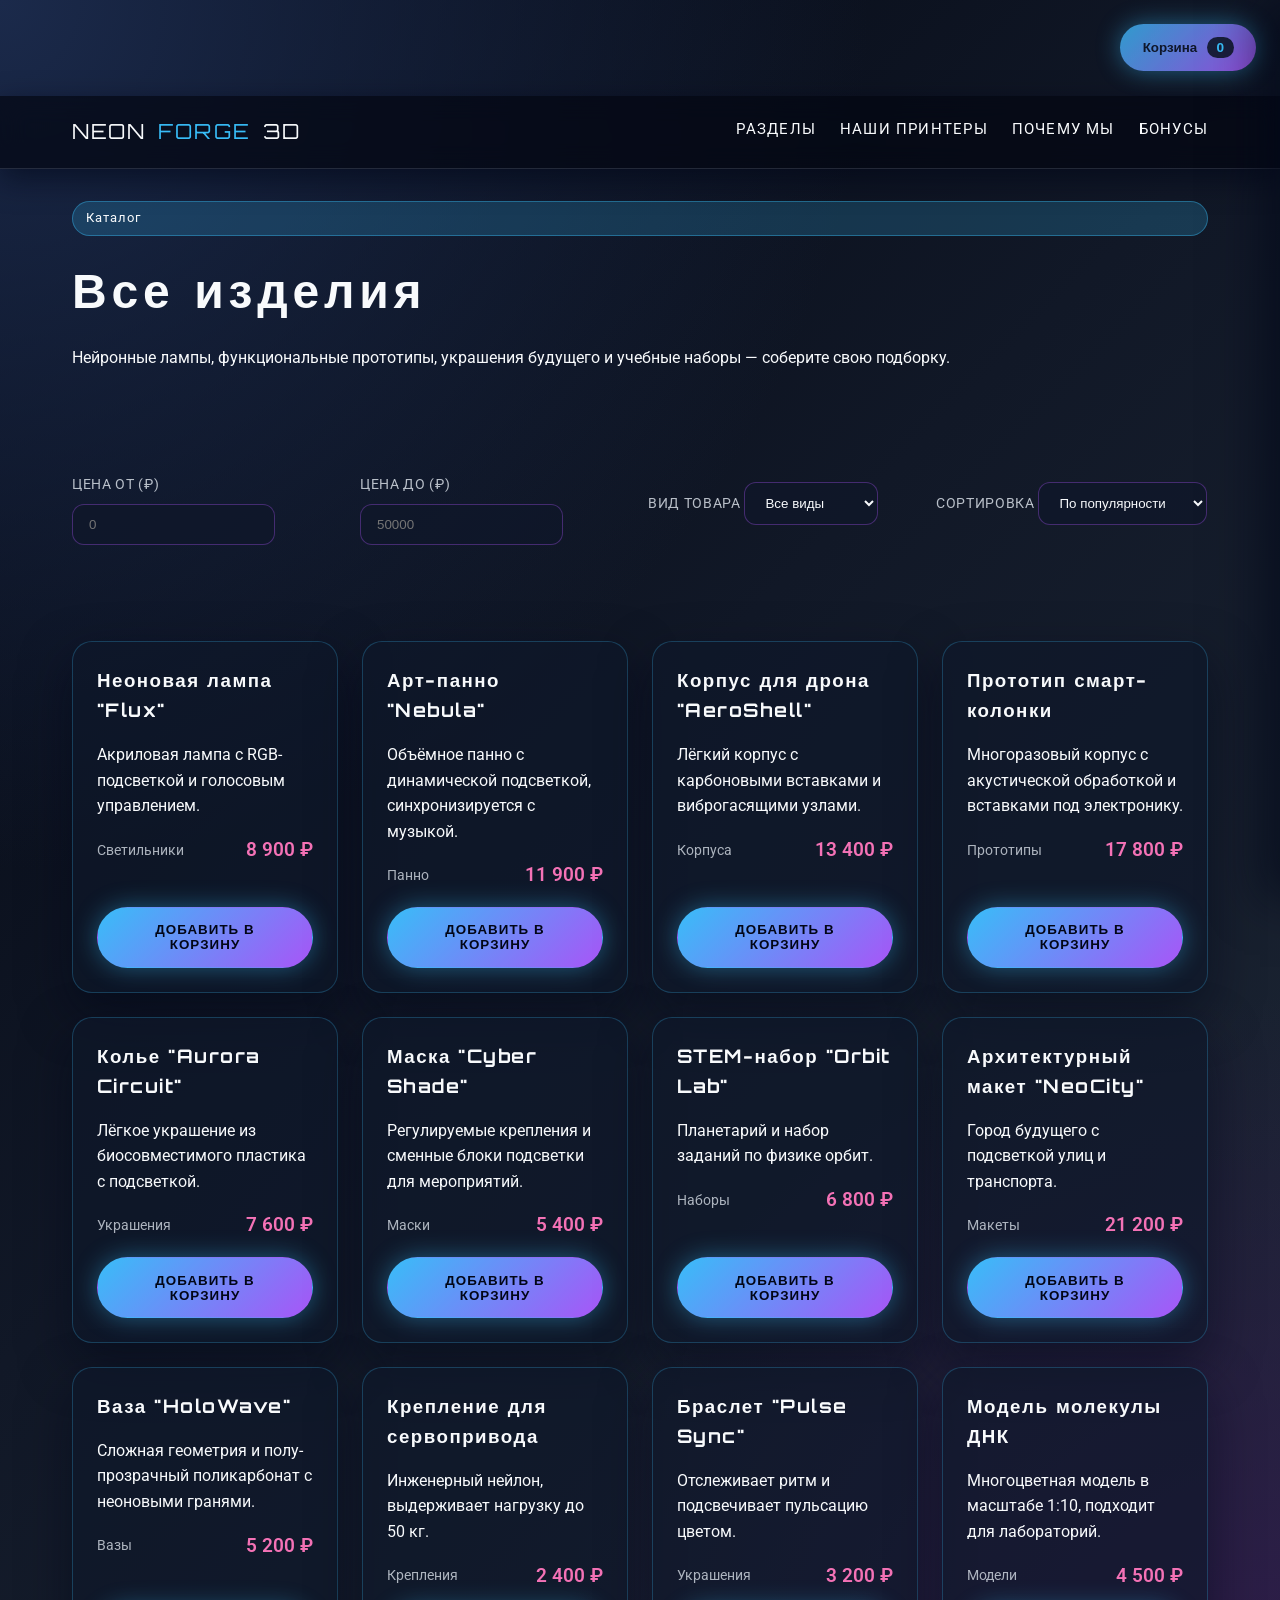
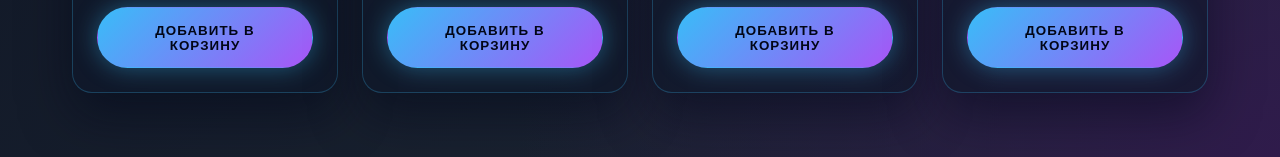
==== sections.html @ d5bb4618 "Create neon 3D printing storefront" ====
<!DOCTYPE html>
<html lang="ru">
<head>
  <meta charset="UTF-8">
  <meta name="viewport" content="width=device-width, initial-scale=1.0">
  <title>Каталог — NeonForge 3D</title>
  <link rel="stylesheet" href="assets/css/styles.css">
</head>
<body class="section-page">
  <header>
    <nav class="navbar">
      <a class="logo" href="index.html">Neon<span>Forge</span> 3D</a>
      <div class="nav-links">
        <a href="index.html#categories">Разделы</a>
        <a href="index.html#printers">Наши принтеры</a>
        <a href="index.html#benefits">Почему мы</a>
        <a href="index.html#registration">Бонусы</a>
      </div>
    </nav>
  </header>

  <button class="cart-toggle" id="cart-toggle" type="button" aria-expanded="false">
    Корзина <span>0</span>
  </button>

  <main>
    <section class="section-header">
      <span class="badge" id="category-breadcrumb">Каталог</span>
      <h1 id="category-title">Все изделия</h1>
      <p id="category-description">Выберите раздел, настройте фильтры и добавьте товар в корзину — оформление заказа займёт меньше минуты.</p>
    </section>

    <section class="filters" aria-label="Фильтр товаров">
      <label>
        Цена от (₽)
        <input type="number" id="min-price" placeholder="0" min="0">
      </label>
      <label>
        Цена до (₽)
        <input type="number" id="max-price" placeholder="50000" min="0">
      </label>
      <label>
        Вид товара
        <select id="type-filter">
          <option value="all">Все виды</option>
        </select>
      </label>
      <label>
        Сортировка
        <select id="sort-order">
          <option value="popular">По популярности</option>
          <option value="price-asc">Сначала дешёвые</option>
          <option value="price-desc">Сначала дорогие</option>
        </select>
      </label>
    </section>

    <section>
      <div class="product-grid" id="product-grid" aria-live="polite"></div>
    </section>
  </main>

  <aside class="cart-panel" id="cart-panel" aria-hidden="true">
    <header>
      <h2>Ваша корзина</h2>
    </header>
    <div class="cart-items" id="cart-items"></div>
    <div class="cart-footer">
      <div class="total">
        <span>Итого</span>
        <span id="cart-total">0 ₽</span>
      </div>
      <button class="checkout-btn" type="button" id="checkout-btn">Оформить заказ</button>
      <small>Регистрация не обязательна. После оплаты начислим бонусные баллы на аккаунт (если он есть).</small>
    </div>
  </aside>

  <div class="toast" id="toast">Товар добавлен в корзину.</div>

  <script src="assets/js/data.js" defer></script>
  <script src="assets/js/cart.js" defer></script>
  <script src="assets/js/shop.js" defer></script>
</body>
</html>
---- assets/css/styles.css ----
@import url('https://fonts.googleapis.com/css2?family=Orbitron:wght@400;500;700&family=Roboto:wght@300;400;500&display=swap');

:root {
  --bg-gradient: radial-gradient(circle at top left, #1b2a4b, transparent 40%),
                  radial-gradient(circle at bottom right, #2f1b4b, transparent 35%),
                  linear-gradient(135deg, #030712 0%, #111827 45%, #1f2937 100%);
  --primary-neon: #38bdf8;
  --secondary-neon: #a855f7;
  --accent-neon: #f472b6;
  --text-light: #f8fafc;
  --text-muted: rgba(248, 250, 252, 0.7);
  --glass-bg: rgba(15, 23, 42, 0.6);
  --glass-border: rgba(148, 163, 184, 0.2);
  --shadow-neon: 0 0 25px rgba(56, 189, 248, 0.4);
}

* {
  box-sizing: border-box;
  margin: 0;
  padding: 0;
}

body {
  font-family: 'Roboto', sans-serif;
  color: var(--text-light);
  background: var(--bg-gradient);
  min-height: 100vh;
  line-height: 1.6;
}

a {
  color: inherit;
  text-decoration: none;
}

header {
  position: sticky;
  top: 0;
  z-index: 1000;
  backdrop-filter: blur(12px);
  background: rgba(3, 7, 18, 0.7);
  border-bottom: 1px solid var(--glass-border);
  box-shadow: 0 10px 30px rgba(2, 6, 23, 0.6);
}

.navbar {
  max-width: 1200px;
  margin: 0 auto;
  padding: 1.2rem 2rem;
  display: flex;
  align-items: center;
  justify-content: space-between;
}

.logo {
  display: flex;
  align-items: center;
  gap: 0.75rem;
  font-family: 'Orbitron', sans-serif;
  font-size: 1.3rem;
  text-transform: uppercase;
  letter-spacing: 0.1em;
}

.logo span {
  color: var(--primary-neon);
}

.nav-links {
  display: flex;
  gap: 1.5rem;
  font-size: 0.95rem;
  letter-spacing: 0.08em;
  text-transform: uppercase;
}

.nav-links a {
  position: relative;
  padding-bottom: 0.3rem;
}

.nav-links a::after {
  content: '';
  position: absolute;
  width: 100%;
  height: 2px;
  bottom: 0;
  left: 0;
  background: linear-gradient(90deg, var(--primary-neon), var(--secondary-neon));
  transform: scaleX(0);
  transform-origin: left;
  transition: transform 0.3s ease;
}

.nav-links a:hover::after {
  transform: scaleX(1);
}

main {
  max-width: 1200px;
  margin: 0 auto;
  padding: 2rem 2rem 4rem;
  display: flex;
  flex-direction: column;
  gap: 4rem;
}

.hero {
  display: grid;
  grid-template-columns: repeat(auto-fit, minmax(280px, 1fr));
  gap: 2.5rem;
  align-items: center;
  margin-top: 2rem;
}

.hero-text h1 {
  font-family: 'Orbitron', sans-serif;
  font-size: clamp(2.5rem, 6vw, 3.8rem);
  line-height: 1.2;
  margin-bottom: 1rem;
}

.hero-text p {
  color: var(--text-muted);
  font-size: 1.05rem;
  margin-bottom: 2rem;
}

.hero-actions {
  display: flex;
  flex-wrap: wrap;
  gap: 1rem;
}

.btn {
  padding: 0.9rem 1.8rem;
  border-radius: 999px;
  font-weight: 600;
  letter-spacing: 0.08em;
  text-transform: uppercase;
  border: 1px solid transparent;
  transition: transform 0.2s ease, box-shadow 0.3s ease, background 0.3s ease;
}

.btn-primary {
  background: linear-gradient(135deg, var(--primary-neon), var(--secondary-neon));
  color: #020617;
  box-shadow: var(--shadow-neon);
}

.btn-secondary {
  background: transparent;
  color: var(--text-light);
  border-color: rgba(148, 163, 184, 0.4);
}

.btn:hover {
  transform: translateY(-2px);
  box-shadow: 0 10px 30px rgba(168, 85, 247, 0.35);
}

.hero-visual {
  position: relative;
  display: flex;
  align-items: center;
  justify-content: center;
  padding: 3rem;
}

.printer-frame {
  width: min(360px, 100%);
  aspect-ratio: 1/1;
  border-radius: 32px;
  border: 2px solid rgba(56, 189, 248, 0.4);
  box-shadow: 0 0 45px rgba(56, 189, 248, 0.35), 0 0 65px rgba(168, 85, 247, 0.25);
  position: relative;
  display: flex;
  align-items: center;
  justify-content: center;
  background: rgba(15, 23, 42, 0.7);
}

.printer-frame::before,
.printer-frame::after {
  content: '';
  position: absolute;
  width: 70%;
  height: 2px;
  background: linear-gradient(90deg, var(--primary-neon), transparent);
  top: 18%;
  left: 15%;
  opacity: 0.6;
}

.printer-frame::after {
  top: auto;
  bottom: 18%;
  background: linear-gradient(90deg, transparent, var(--secondary-neon));
}

.print-object {
  width: 55%;
  aspect-ratio: 1;
  border: 2px solid rgba(56, 189, 248, 0.8);
  border-radius: 16px 16px 8px 8px;
  box-shadow: inset 0 0 20px rgba(56, 189, 248, 0.6), 0 0 30px rgba(56, 189, 248, 0.4);
  display: flex;
  align-items: center;
  justify-content: center;
  background: rgba(30, 58, 138, 0.3);
}

.section-title {
  font-family: 'Orbitron', sans-serif;
  font-size: 2rem;
  text-transform: uppercase;
  letter-spacing: 0.1em;
  margin-bottom: 1.5rem;
}

.grid {
  display: grid;
  grid-template-columns: repeat(auto-fit, minmax(240px, 1fr));
  gap: 1.8rem;
}

.card {
  background: var(--glass-bg);
  border: 1px solid var(--glass-border);
  border-radius: 20px;
  padding: 1.8rem;
  box-shadow: 0 25px 45px rgba(2, 6, 23, 0.45);
  transition: transform 0.3s ease, box-shadow 0.3s ease;
  position: relative;
  overflow: hidden;
}

.card::before {
  content: '';
  position: absolute;
  top: -30%;
  right: -30%;
  width: 60%;
  height: 60%;
  background: radial-gradient(circle, rgba(56, 189, 248, 0.2), transparent 70%);
  z-index: 0;
}

.card:hover {
  transform: translateY(-8px);
  box-shadow: 0 20px 55px rgba(56, 189, 248, 0.35);
}

.card h3 {
  font-family: 'Orbitron', sans-serif;
  margin-bottom: 0.8rem;
  letter-spacing: 0.08em;
}

.card p {
  color: var(--text-muted);
  margin-bottom: 1rem;
}

.printer-list {
  display: grid;
  grid-template-columns: repeat(auto-fit, minmax(220px, 1fr));
  gap: 1.5rem;
}

.printer-item {
  padding: 1.5rem;
  border-radius: 18px;
  background: rgba(15, 23, 42, 0.65);
  border: 1px solid rgba(56, 189, 248, 0.25);
  box-shadow: 0 15px 40px rgba(2, 6, 23, 0.5);
  position: relative;
}

.printer-item h4 {
  font-family: 'Orbitron', sans-serif;
  margin-bottom: 0.6rem;
}

.benefits {
  display: grid;
  grid-template-columns: repeat(auto-fit, minmax(260px, 1fr));
  gap: 2rem;
}

.benefit-card {
  padding: 2rem;
  border-radius: 22px;
  background: rgba(17, 24, 39, 0.65);
  border: 1px solid rgba(168, 85, 247, 0.25);
  box-shadow: 0 20px 45px rgba(2, 6, 23, 0.5);
}

.benefit-card h4 {
  font-family: 'Orbitron', sans-serif;
  margin-bottom: 0.7rem;
}

.registration {
  display: grid;
  grid-template-columns: repeat(auto-fit, minmax(280px, 1fr));
  gap: 2rem;
  align-items: center;
  padding: 2.5rem;
  border-radius: 24px;
  background: rgba(2, 6, 23, 0.65);
  border: 1px solid rgba(244, 114, 182, 0.25);
  box-shadow: 0 30px 60px rgba(2, 6, 23, 0.55);
}

.registration h3 {
  font-family: 'Orbitron', sans-serif;
  margin-bottom: 1rem;
}

.registration-form {
  display: grid;
  gap: 1rem;
}

.registration-form input,
.registration-form select {
  background: rgba(15, 23, 42, 0.7);
  border: 1px solid rgba(56, 189, 248, 0.25);
  border-radius: 12px;
  padding: 0.85rem 1rem;
  color: var(--text-light);
  font-size: 0.95rem;
}

.registration-form input::placeholder {
  color: rgba(148, 163, 184, 0.7);
}

footer {
  margin-top: 3rem;
  padding: 2rem;
  background: rgba(3, 7, 18, 0.8);
  border-top: 1px solid rgba(56, 189, 248, 0.2);
  text-align: center;
  color: rgba(203, 213, 225, 0.8);
  letter-spacing: 0.08em;
  text-transform: uppercase;
}

.badge {
  display: inline-flex;
  align-items: center;
  gap: 0.5rem;
  background: rgba(56, 189, 248, 0.2);
  border: 1px solid rgba(56, 189, 248, 0.4);
  padding: 0.4rem 0.8rem;
  border-radius: 999px;
  font-size: 0.8rem;
  letter-spacing: 0.08em;
}

.highlight {
  color: var(--primary-neon);
}

.section-page {
  padding-top: 6rem;
}

.section-header {
  display: flex;
  flex-direction: column;
  gap: 1rem;
  margin-bottom: 2.5rem;
}

.section-header h1 {
  font-family: 'Orbitron', sans-serif;
  font-size: clamp(2rem, 5vw, 3rem);
  letter-spacing: 0.1em;
}

.filters {
  display: grid;
  grid-template-columns: repeat(auto-fit, minmax(200px, 1fr));
  gap: 1rem;
  margin-bottom: 2rem;
}

.filters label {
  font-size: 0.85rem;
  letter-spacing: 0.05em;
  text-transform: uppercase;
  color: rgba(226, 232, 240, 0.8);
}

.filters input,
.filters select {
  margin-top: 0.5rem;
  background: rgba(15, 23, 42, 0.75);
  border: 1px solid rgba(168, 85, 247, 0.35);
  border-radius: 12px;
  padding: 0.75rem 1rem;
  color: var(--text-light);
}

.product-grid {
  display: grid;
  grid-template-columns: repeat(auto-fit, minmax(240px, 1fr));
  gap: 1.5rem;
}

.product-card {
  position: relative;
  overflow: hidden;
  background: rgba(15, 23, 42, 0.65);
  border: 1px solid rgba(56, 189, 248, 0.25);
  border-radius: 20px;
  padding: 1.5rem;
  display: flex;
  flex-direction: column;
  gap: 1rem;
  box-shadow: 0 20px 50px rgba(2, 6, 23, 0.5);
  transition: transform 0.3s ease, box-shadow 0.3s ease;
}

.product-card::before {
  content: '';
  position: absolute;
  inset: 0;
  background: radial-gradient(circle at top, rgba(56, 189, 248, 0.25), transparent 60%);
  opacity: 0;
  transition: opacity 0.3s ease;
}

.product-card:hover {
  transform: translateY(-6px);
  box-shadow: 0 25px 60px rgba(56, 189, 248, 0.35);
}

.product-card:hover::before {
  opacity: 1;
}

.product-card h3 {
  font-family: 'Orbitron', sans-serif;
  letter-spacing: 0.08em;
}

.product-meta {
  display: flex;
  justify-content: space-between;
  align-items: center;
  font-size: 0.9rem;
  color: rgba(226, 232, 240, 0.75);
}

.price {
  font-size: 1.2rem;
  font-weight: 600;
  color: var(--accent-neon);
}

.cart-button {
  margin-top: auto;
}

.cart-toggle {
  position: fixed;
  top: 1.5rem;
  right: 1.5rem;
  background: linear-gradient(135deg, rgba(56, 189, 248, 0.8), rgba(168, 85, 247, 0.85));
  border: none;
  border-radius: 999px;
  padding: 0.8rem 1.4rem;
  color: #0f172a;
  font-weight: 700;
  cursor: pointer;
  box-shadow: 0 0 25px rgba(56, 189, 248, 0.45);
  display: flex;
  align-items: center;
  gap: 0.6rem;
  z-index: 1100;
}

.cart-toggle span {
  background: rgba(15, 23, 42, 0.9);
  color: var(--primary-neon);
  padding: 0.2rem 0.6rem;
  border-radius: 999px;
  font-size: 0.85rem;
}

.cart-panel {
  position: fixed;
  top: 0;
  right: 0;
  width: min(360px, 90%);
  height: 100vh;
  background: rgba(2, 6, 23, 0.92);
  box-shadow: -20px 0 45px rgba(2, 6, 23, 0.6);
  transform: translateX(100%);
  transition: transform 0.4s ease;
  display: flex;
  flex-direction: column;
  z-index: 1200;
  border-left: 1px solid rgba(56, 189, 248, 0.3);
}

.cart-panel.open {
  transform: translateX(0);
}

.cart-panel header {
  padding: 1.5rem;
  border-bottom: 1px solid rgba(56, 189, 248, 0.2);
  background: transparent;
  box-shadow: none;
  position: static;
}

.cart-panel h2 {
  font-family: 'Orbitron', sans-serif;
  letter-spacing: 0.08em;
}

.cart-items {
  flex: 1;
  overflow-y: auto;
  padding: 1.5rem;
  display: flex;
  flex-direction: column;
  gap: 1.2rem;
}

.cart-item {
  display: grid;
  grid-template-columns: 1fr auto;
  gap: 0.5rem;
  padding: 1rem;
  border-radius: 14px;
  background: rgba(15, 23, 42, 0.75);
  border: 1px solid rgba(168, 85, 247, 0.3);
}

.cart-item > div:last-child {
  display: flex;
  flex-direction: column;
  gap: 0.4rem;
  align-items: flex-end;
}

.cart-item button {
  background: transparent;
  border: none;
  cursor: pointer;
  font-size: 0.85rem;
}

.cart-item button:nth-child(1),
.cart-item button:nth-child(2) {
  color: var(--primary-neon);
}

.cart-item button:nth-child(3) {
  color: rgba(248, 113, 113, 0.9);
}

.cart-footer {
  padding: 1.5rem;
  border-top: 1px solid rgba(56, 189, 248, 0.2);
  display: grid;
  gap: 0.8rem;
}

.total {
  display: flex;
  justify-content: space-between;
  font-weight: 600;
  letter-spacing: 0.08em;
}

.checkout-btn {
  background: linear-gradient(135deg, var(--secondary-neon), var(--accent-neon));
  border: none;
  padding: 0.85rem 1.2rem;
  border-radius: 12px;
  color: #0f172a;
  font-weight: 700;
  cursor: pointer;
  letter-spacing: 0.08em;
  transition: transform 0.3s ease, box-shadow 0.3s ease;
}

.checkout-btn:hover {
  transform: translateY(-2px);
  box-shadow: 0 18px 30px rgba(244, 114, 182, 0.35);
}

.toast {
  position: fixed;
  bottom: 2rem;
  right: 2rem;
  background: rgba(2, 6, 23, 0.9);
  border: 1px solid rgba(56, 189, 248, 0.35);
  border-radius: 14px;
  padding: 1rem 1.5rem;
  box-shadow: 0 20px 40px rgba(2, 6, 23, 0.5);
  opacity: 0;
  transform: translateY(20px);
  transition: opacity 0.3s ease, transform 0.3s ease;
  pointer-events: none;
  z-index: 1300;
}

.toast.show {
  opacity: 1;
  transform: translateY(0);
}

@media (max-width: 768px) {
  .navbar {
    flex-direction: column;
    gap: 1rem;
  }

  .nav-links {
    flex-wrap: wrap;
    justify-content: center;
  }

  .hero {
    text-align: center;
  }

  .hero-actions {
    justify-content: center;
  }

  .printer-frame {
    margin: 0 auto;
  }

  .cart-toggle {
    top: auto;
    bottom: 1.5rem;
  }
}
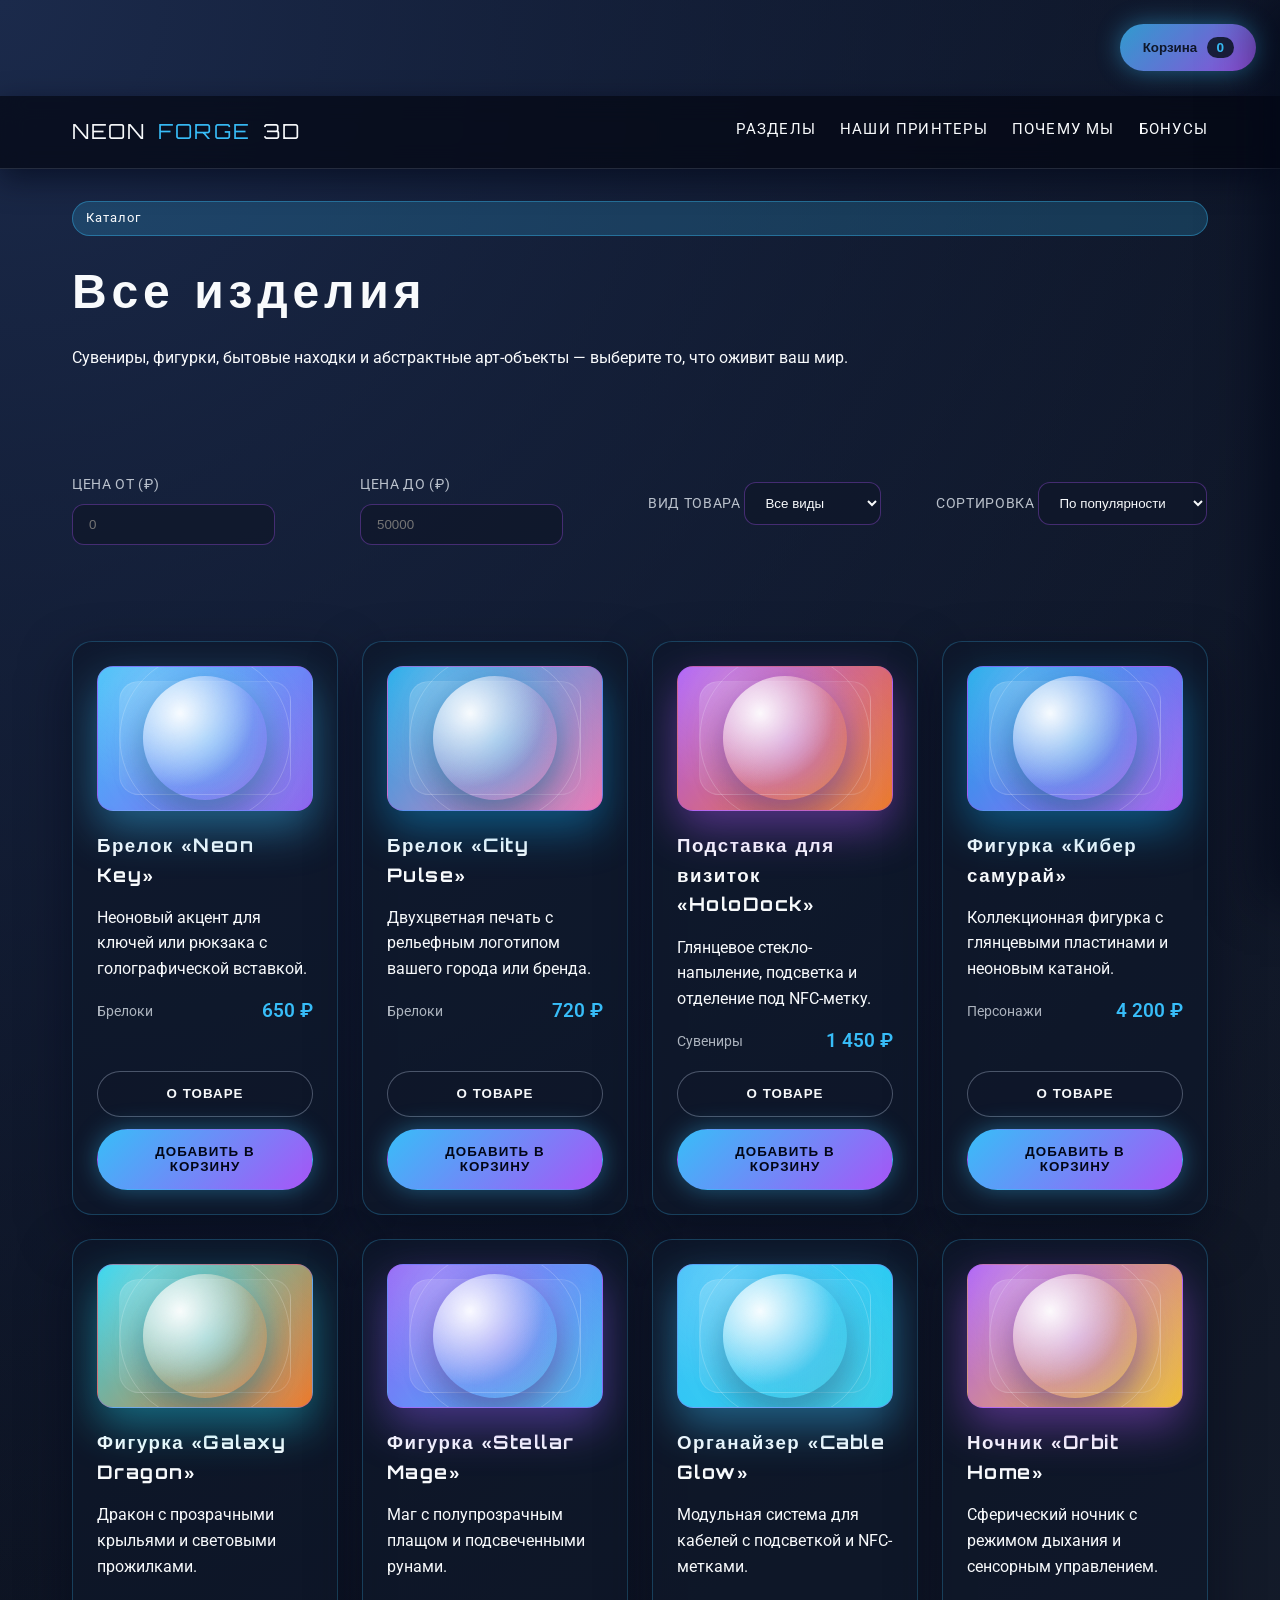
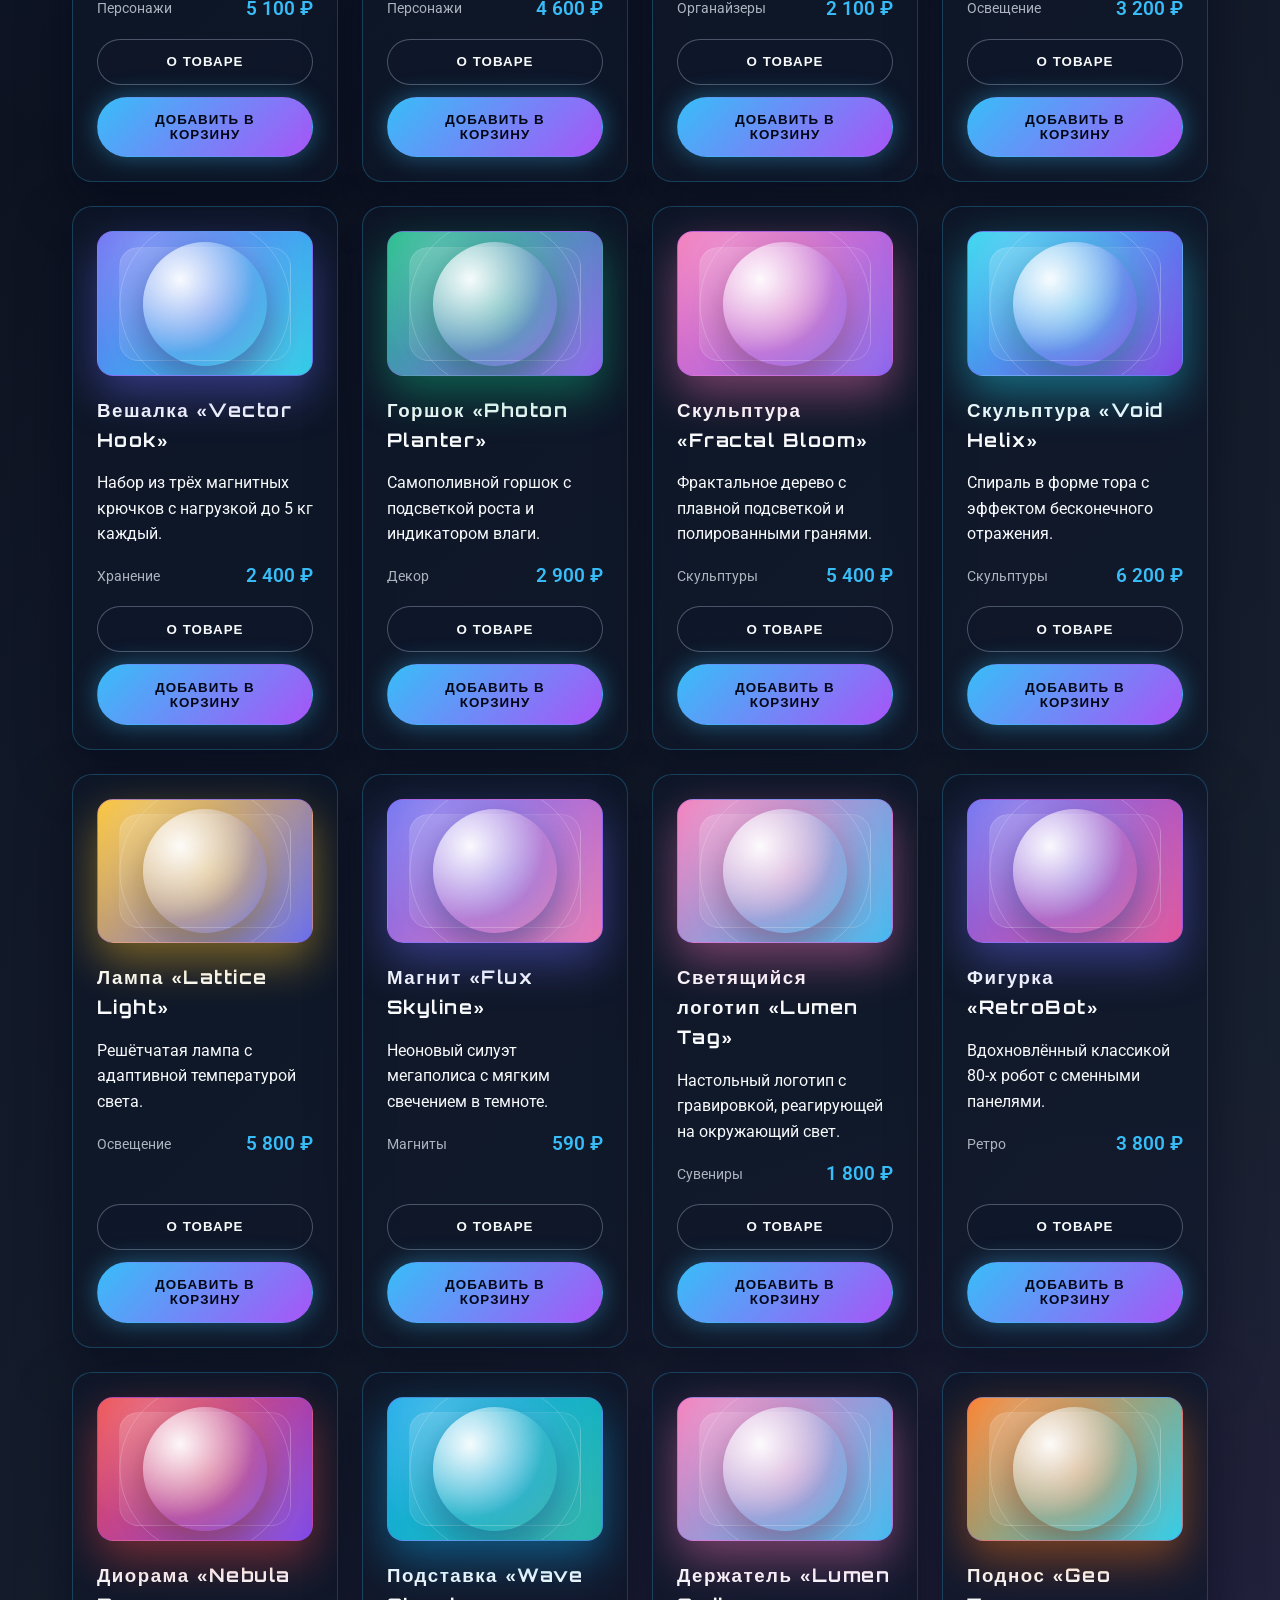
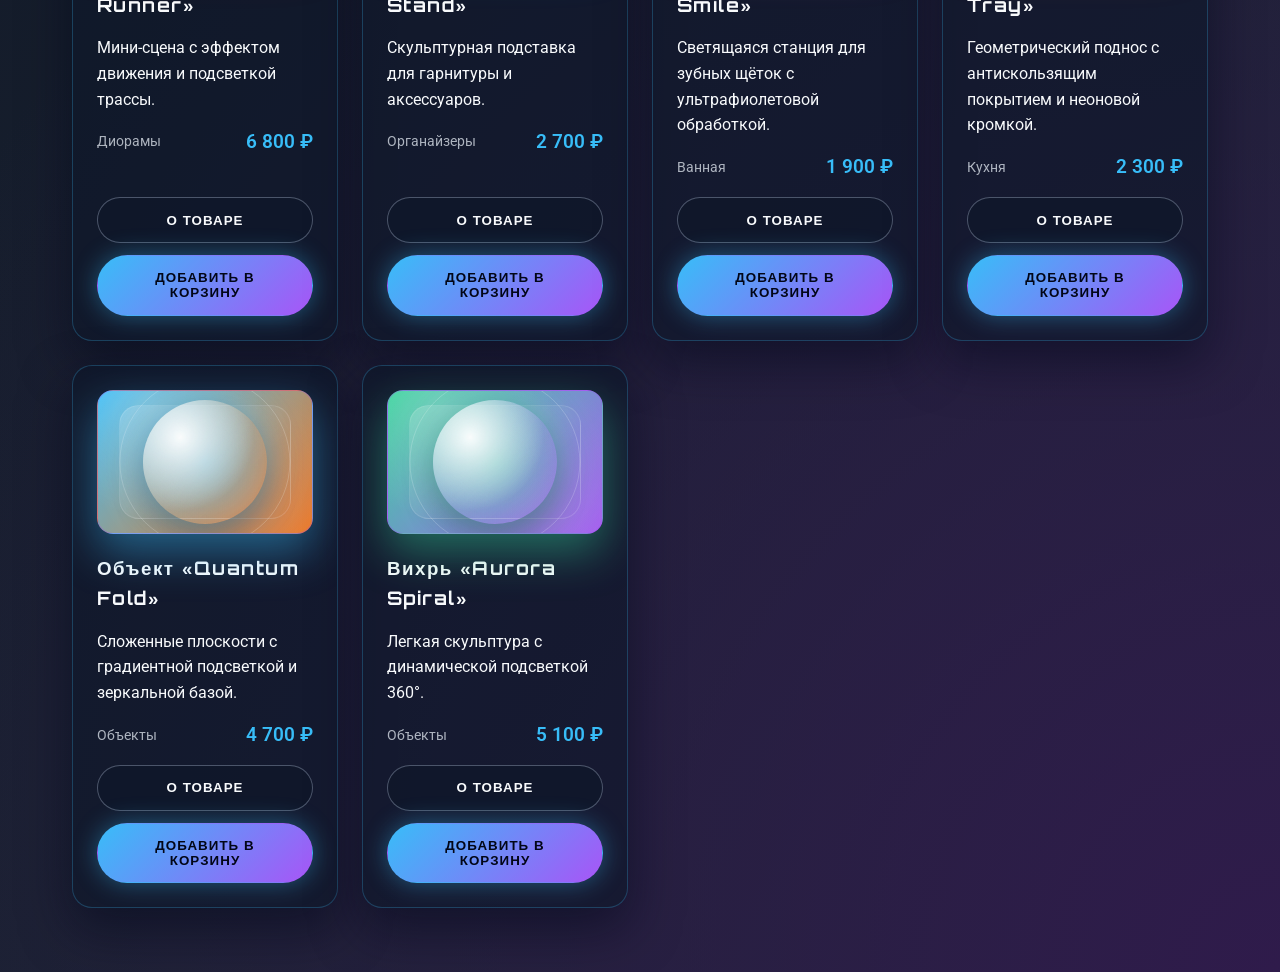
==== commit 30198371: "Animate hero art and add product info modal" ====
--- a/sections.html
+++ b/sections.html
@@ -77,6 +77,16 @@
 
   <div class="toast" id="toast">Товар добавлен в корзину.</div>
 
+  <div class="modal" id="product-info-modal" aria-hidden="true">
+    <div class="modal-backdrop" data-close-modal></div>
+    <div class="modal-dialog" role="dialog" aria-modal="true" aria-labelledby="product-info-title">
+      <button class="modal-close" type="button" id="product-info-close" aria-label="Закрыть">×</button>
+      <h3 id="product-info-title"></h3>
+      <p id="product-info-description"></p>
+      <ul class="modal-details" id="product-info-details"></ul>
+    </div>
+  </div>
+
   <script src="assets/js/data.js" defer></script>
   <script src="assets/js/cart.js" defer></script>
   <script src="assets/js/shop.js" defer></script>
--- a/assets/css/styles.css
+++ b/assets/css/styles.css
@@ -28,6 +28,18 @@
   line-height: 1.6;
 }
 
+.sr-only {
+  position: absolute;
+  width: 1px;
+  height: 1px;
+  padding: 0;
+  margin: -1px;
+  overflow: hidden;
+  clip: rect(0, 0, 0, 0);
+  white-space: nowrap;
+  border: 0;
+}
+
 a {
   color: inherit;
   text-decoration: none;
@@ -167,47 +179,67 @@
   padding: 3rem;
 }
 
-.printer-frame {
-  width: min(360px, 100%);
-  aspect-ratio: 1/1;
+.hero-visual::before,
+.hero-visual::after {
+  content: '';
+  position: absolute;
+  inset: 12%;
   border-radius: 32px;
-  border: 2px solid rgba(56, 189, 248, 0.4);
-  box-shadow: 0 0 45px rgba(56, 189, 248, 0.35), 0 0 65px rgba(168, 85, 247, 0.25);
-  position: relative;
-  display: flex;
-  align-items: center;
-  justify-content: center;
-  background: rgba(15, 23, 42, 0.7);
-}
-
-.printer-frame::before,
-.printer-frame::after {
-  content: '';
-  position: absolute;
-  width: 70%;
-  height: 2px;
-  background: linear-gradient(90deg, var(--primary-neon), transparent);
-  top: 18%;
-  left: 15%;
-  opacity: 0.6;
-}
-
-.printer-frame::after {
-  top: auto;
-  bottom: 18%;
-  background: linear-gradient(90deg, transparent, var(--secondary-neon));
-}
-
-.print-object {
-  width: 55%;
-  aspect-ratio: 1;
-  border: 2px solid rgba(56, 189, 248, 0.8);
-  border-radius: 16px 16px 8px 8px;
-  box-shadow: inset 0 0 20px rgba(56, 189, 248, 0.6), 0 0 30px rgba(56, 189, 248, 0.4);
-  display: flex;
-  align-items: center;
-  justify-content: center;
-  background: rgba(30, 58, 138, 0.3);
+  filter: blur(40px);
+  opacity: 0.7;
+  pointer-events: none;
+  mix-blend-mode: screen;
+}
+
+.hero-visual::before {
+  background: radial-gradient(circle at 20% 20%, rgba(56, 189, 248, 0.5), transparent 65%),
+              radial-gradient(circle at 80% 75%, rgba(168, 85, 247, 0.45), transparent 60%);
+  animation: hero-glow 9s ease-in-out infinite alternate;
+}
+
+.hero-visual::after {
+  inset: 4%;
+  background: conic-gradient(from 45deg, rgba(56, 189, 248, 0.35), rgba(168, 85, 247, 0.35), rgba(244, 114, 182, 0.3), rgba(56, 189, 248, 0.35));
+  opacity: 0.35;
+  animation: hero-orbit 18s linear infinite;
+}
+
+.hero-illustration {
+  width: min(420px, 100%);
+  height: auto;
+  filter: drop-shadow(0 0 35px rgba(56, 189, 248, 0.35))
+    drop-shadow(0 0 55px rgba(168, 85, 247, 0.25));
+  border-radius: 28px;
+  animation: hero-float 7.5s ease-in-out infinite alternate;
+}
+
+@keyframes hero-float {
+  from {
+    transform: translate3d(0, -6px, 0) rotateX(0deg);
+  }
+  to {
+    transform: translate3d(0, 10px, 0) rotateX(2deg);
+  }
+}
+
+@keyframes hero-glow {
+  from {
+    opacity: 0.6;
+    transform: scale(0.96);
+  }
+  to {
+    opacity: 0.9;
+    transform: scale(1.03);
+  }
+}
+
+@keyframes hero-orbit {
+  from {
+    transform: rotate(0deg);
+  }
+  to {
+    transform: rotate(360deg);
+  }
 }
 
 .section-title {
@@ -395,6 +427,10 @@
   color: rgba(226, 232, 240, 0.8);
 }
 
+.filters.is-hidden {
+  display: none;
+}
+
 .filters input,
 .filters select {
   margin-top: 0.5rem;
@@ -420,7 +456,7 @@
   padding: 1.5rem;
   display: flex;
   flex-direction: column;
-  gap: 1rem;
+  gap: 1.25rem;
   box-shadow: 0 20px 50px rgba(2, 6, 23, 0.5);
   transition: transform 0.3s ease, box-shadow 0.3s ease;
 }
@@ -448,6 +484,93 @@
   letter-spacing: 0.08em;
 }
 
+.product-media {
+  position: relative;
+  width: 100%;
+  padding-top: 66%;
+  border-radius: 16px;
+  overflow: hidden;
+  isolation: isolate;
+  border: 1px solid rgba(168, 85, 247, 0.32);
+  background: radial-gradient(circle at 25% 10%, rgba(255, 255, 255, 0.2), transparent 55%),
+              radial-gradient(circle at 75% 85%, rgba(148, 163, 184, 0.2), transparent 60%),
+              var(--product-gradient, linear-gradient(135deg, #38bdf8 0%, #a855f7 100%));
+  box-shadow: 0 18px 45px rgba(56, 189, 248, 0.24);
+  box-shadow: 0 18px 45px var(--product-glow, rgba(56, 189, 248, 0.24));
+}
+
+.product-media::before {
+  content: '';
+  position: absolute;
+  inset: 10%;
+  border-radius: 20px;
+  border: 1px solid rgba(248, 250, 252, 0.2);
+  background: linear-gradient(135deg, rgba(255, 255, 255, 0.25), transparent 70%);
+  mix-blend-mode: screen;
+  opacity: 0.7;
+}
+
+.product-media::after {
+  content: '';
+  position: absolute;
+  inset: -35%;
+  background: radial-gradient(circle, rgba(255, 255, 255, 0.18) 0%, transparent 65%);
+  mix-blend-mode: screen;
+  opacity: 0.6;
+  filter: blur(12px);
+}
+
+.media-orb,
+.media-ring {
+  position: absolute;
+  top: 50%;
+  left: 50%;
+  transform: translate(-50%, -50%);
+}
+
+.media-orb {
+  width: 58%;
+  aspect-ratio: 1 / 1;
+  border-radius: 50%;
+  background:
+    radial-gradient(circle at 30% 30%, rgba(255, 255, 255, 0.95), rgba(255, 255, 255, 0) 60%),
+    radial-gradient(circle, var(--product-glow, rgba(56, 189, 248, 0.3)) 0%, transparent 70%);
+  box-shadow:
+    0 0 35px var(--product-glow, rgba(56, 189, 248, 0.32)),
+    0 15px 30px rgba(2, 6, 23, 0.35);
+}
+
+.media-ring {
+  width: 80%;
+  aspect-ratio: 1 / 1;
+  border-radius: 50%;
+  border: 1px solid rgba(255, 255, 255, 0.25);
+  mix-blend-mode: screen;
+  opacity: 0.75;
+  animation: media-rotate 18s linear infinite;
+}
+
+.product-card:hover .product-media {
+  box-shadow: 0 25px 60px rgba(56, 189, 248, 0.28);
+  box-shadow: 0 25px 60px var(--product-glow, rgba(56, 189, 248, 0.28));
+}
+
+@keyframes media-rotate {
+  from {
+    transform: translate(-50%, -50%) rotate(0deg);
+  }
+  to {
+    transform: translate(-50%, -50%) rotate(360deg);
+  }
+}
+
+.product-content {
+  display: flex;
+  flex-direction: column;
+  gap: 0.9rem;
+  flex: 1;
+}
+
 .product-meta {
   display: flex;
   justify-content: space-between;
@@ -459,11 +582,233 @@
 .price {
   font-size: 1.2rem;
   font-weight: 600;
-  color: var(--accent-neon);
-}
-
-.cart-button {
+  color: var(--primary-neon);
+}
+
+.product-actions {
+  display: flex;
+  flex-wrap: wrap;
+  gap: 0.75rem;
   margin-top: auto;
+}
+
+.product-actions .btn {
+  flex: 1 1 140px;
+  justify-content: center;
+}
+
+.info-button {
+  background: rgba(15, 23, 42, 0.75);
+  border: 1px solid rgba(148, 163, 184, 0.45);
+  color: var(--text-light);
+  box-shadow: inset 0 0 0 rgba(56, 189, 248, 0.3);
+}
+
+.info-button:hover {
+  box-shadow: 0 12px 30px rgba(148, 163, 184, 0.2);
+  border-color: rgba(56, 189, 248, 0.5);
+}
+
+.request-card {
+  display: grid;
+  gap: 2rem;
+  padding: clamp(1.8rem, 3vw, 2.6rem);
+  background: rgba(15, 23, 42, 0.7);
+  border: 1px solid rgba(56, 189, 248, 0.35);
+  border-radius: 24px;
+  box-shadow: 0 30px 60px rgba(3, 7, 18, 0.6);
+}
+
+.request-card ul {
+  list-style: none;
+  color: rgba(226, 232, 240, 0.75);
+  display: flex;
+  flex-direction: column;
+  gap: 0.4rem;
+  margin: 1rem 0 1.5rem;
+}
+
+.request-copy h3 {
+  font-family: 'Orbitron', sans-serif;
+  font-size: clamp(1.6rem, 3vw, 2.1rem);
+  margin-bottom: 0.6rem;
+}
+
+.request-copy p {
+  color: var(--text-muted);
+}
+
+.messengers {
+  display: flex;
+  gap: 1rem;
+  flex-wrap: wrap;
+}
+
+.request-form {
+  display: grid;
+  gap: 1rem;
+}
+
+.request-form label {
+  display: flex;
+  flex-direction: column;
+  gap: 0.5rem;
+  font-size: 0.85rem;
+  letter-spacing: 0.05em;
+  text-transform: uppercase;
+  color: rgba(226, 232, 240, 0.8);
+}
+
+.request-form input,
+.request-form textarea {
+  background: rgba(15, 23, 42, 0.75);
+  border: 1px solid rgba(168, 85, 247, 0.35);
+  border-radius: 14px;
+  padding: 0.85rem 1rem;
+  color: var(--text-light);
+  font-size: 1rem;
+  resize: vertical;
+}
+
+.request-form textarea {
+  min-height: 120px;
+}
+
+.request-form .file-input input {
+  padding: 0.6rem 1rem;
+}
+
+.request-form small {
+  color: rgba(226, 232, 240, 0.65);
+  line-height: 1.4;
+}
+
+.modal {
+  position: fixed;
+  inset: 0;
+  display: grid;
+  place-items: center;
+  background: rgba(3, 7, 18, 0.65);
+  backdrop-filter: blur(18px);
+  opacity: 0;
+  visibility: hidden;
+  transition: opacity 0.3s ease, visibility 0.3s ease;
+  z-index: 1300;
+}
+
+.modal.is-open {
+  opacity: 1;
+  visibility: visible;
+}
+
+.modal-dialog {
+  position: relative;
+  width: min(520px, 90vw);
+  background: rgba(15, 23, 42, 0.88);
+  border: 1px solid rgba(56, 189, 248, 0.35);
+  border-radius: 24px;
+  padding: clamp(1.5rem, 3vw, 2.4rem);
+  box-shadow: 0 40px 90px rgba(2, 6, 23, 0.65);
+  overflow: hidden;
+}
+
+.modal-dialog::before {
+  content: '';
+  position: absolute;
+  inset: 10%;
+  border-radius: 28px;
+  background: radial-gradient(circle at 25% 20%, rgba(56, 189, 248, 0.25), transparent 60%),
+              radial-gradient(circle at 85% 75%, rgba(168, 85, 247, 0.2), transparent 65%);
+  opacity: 0.8;
+  filter: blur(18px);
+  pointer-events: none;
+}
+
+.modal-dialog h3 {
+  font-family: 'Orbitron', sans-serif;
+  letter-spacing: 0.08em;
+  margin-bottom: 0.75rem;
+}
+
+.modal-dialog p {
+  color: rgba(226, 232, 240, 0.75);
+  margin-bottom: 1.2rem;
+}
+
+.modal-details {
+  list-style: none;
+  display: grid;
+  gap: 0.6rem;
+  position: relative;
+  z-index: 1;
+}
+
+.modal-details li {
+  padding: 0.75rem 1rem;
+  border-radius: 16px;
+  background: rgba(2, 6, 23, 0.6);
+  border: 1px solid rgba(148, 163, 184, 0.25);
+  display: grid;
+  gap: 0.3rem;
+}
+
+.modal-details strong {
+  font-size: 0.85rem;
+  letter-spacing: 0.05em;
+  text-transform: uppercase;
+  color: rgba(226, 232, 240, 0.8);
+}
+
+.modal-details span {
+  color: rgba(248, 250, 252, 0.85);
+}
+
+.modal-close {
+  position: absolute;
+  top: 1.1rem;
+  right: 1.1rem;
+  width: 38px;
+  height: 38px;
+  border-radius: 50%;
+  border: 1px solid rgba(148, 163, 184, 0.35);
+  background: rgba(2, 6, 23, 0.8);
+  color: var(--text-light);
+  font-size: 1.1rem;
+  cursor: pointer;
+  display: grid;
+  place-items: center;
+  transition: transform 0.2s ease, box-shadow 0.3s ease;
+  z-index: 2;
+}
+
+.modal-close:hover {
+  transform: scale(1.05);
+  box-shadow: 0 12px 30px rgba(56, 189, 248, 0.35);
+}
+
+.modal-backdrop {
+  position: absolute;
+  inset: 0;
+}
+
+.no-scroll {
+  overflow: hidden;
+}
+
+@media (prefers-reduced-motion: reduce) {
+  .hero-visual::before,
+  .hero-visual::after,
+  .hero-illustration,
+  .media-ring {
+    animation: none !important;
+  }
+}
+
+@media (min-width: 920px) {
+  .request-card {
+    grid-template-columns: 1.1fr 1fr;
+    align-items: start;
+  }
 }
 
 .cart-toggle {
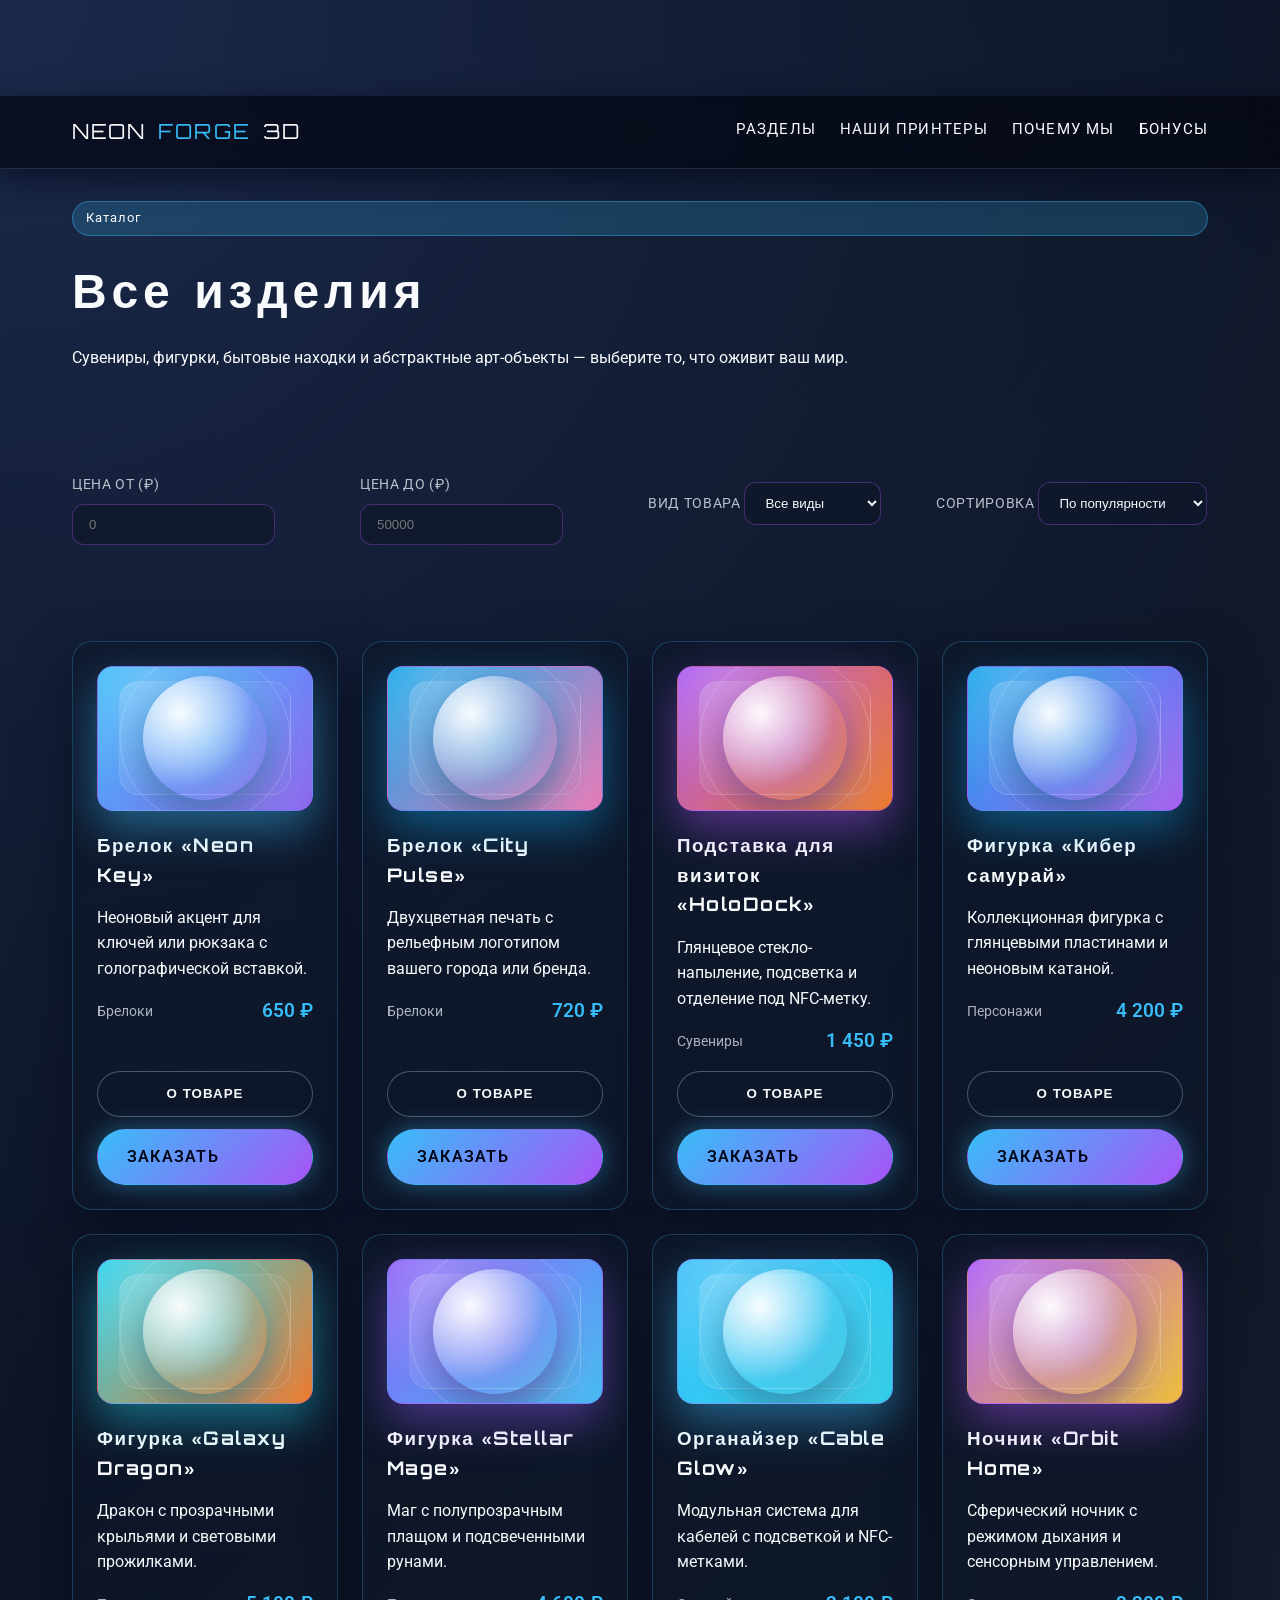
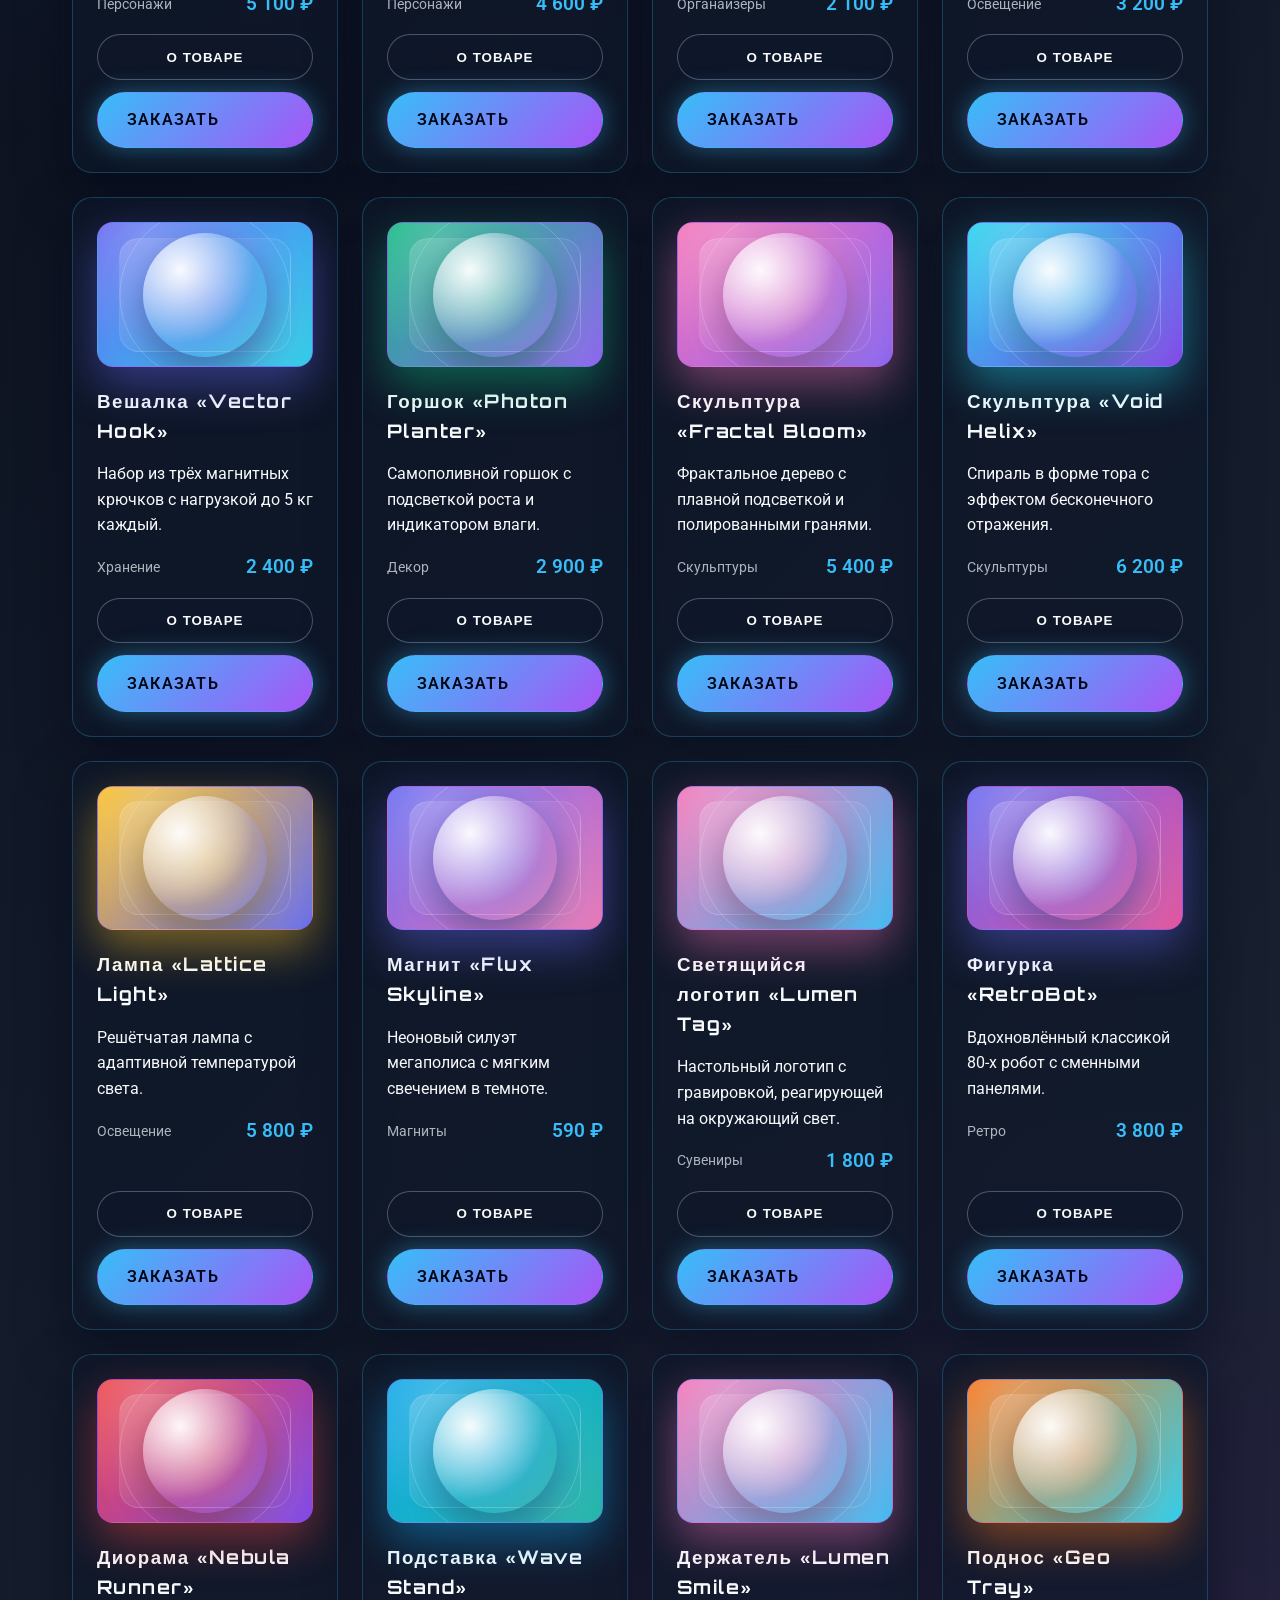
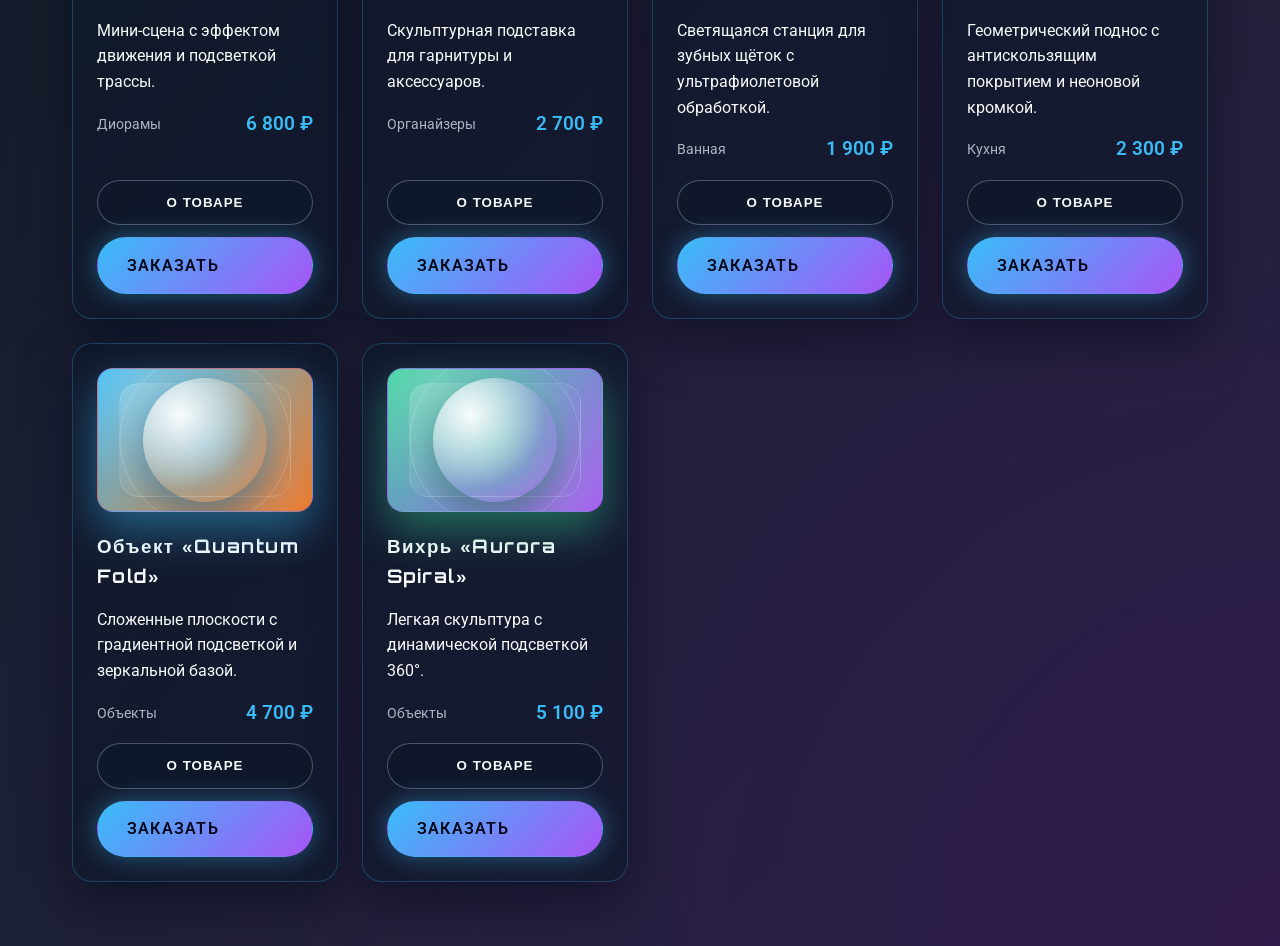
==== commit 2982f376: "Remove cart checkout and link ordering to Telegram" ====
--- a/sections.html
+++ b/sections.html
@@ -19,15 +19,11 @@
     </nav>
   </header>
 
-  <button class="cart-toggle" id="cart-toggle" type="button" aria-expanded="false">
-    Корзина <span>0</span>
-  </button>
-
   <main>
     <section class="section-header">
       <span class="badge" id="category-breadcrumb">Каталог</span>
       <h1 id="category-title">Все изделия</h1>
-      <p id="category-description">Выберите раздел, настройте фильтры и добавьте товар в корзину — оформление заказа займёт меньше минуты.</p>
+      <p id="category-description">Выберите раздел, настройте фильтры и оформите заказ напрямую через мессенджер — мы ответим в течение часа.</p>
     </section>
 
     <section class="filters" aria-label="Фильтр товаров">
@@ -60,22 +56,7 @@
     </section>
   </main>
 
-  <aside class="cart-panel" id="cart-panel" aria-hidden="true">
-    <header>
-      <h2>Ваша корзина</h2>
-    </header>
-    <div class="cart-items" id="cart-items"></div>
-    <div class="cart-footer">
-      <div class="total">
-        <span>Итого</span>
-        <span id="cart-total">0 ₽</span>
-      </div>
-      <button class="checkout-btn" type="button" id="checkout-btn">Оформить заказ</button>
-      <small>Регистрация не обязательна. После оплаты начислим бонусные баллы на аккаунт (если он есть).</small>
-    </div>
-  </aside>
-
-  <div class="toast" id="toast">Товар добавлен в корзину.</div>
+  <div class="toast" id="toast">Спасибо! Мы уже обрабатываем ваш запрос.</div>
 
   <div class="modal" id="product-info-modal" aria-hidden="true">
     <div class="modal-backdrop" data-close-modal></div>
@@ -88,7 +69,6 @@
   </div>
 
   <script src="assets/js/data.js" defer></script>
-  <script src="assets/js/cart.js" defer></script>
   <script src="assets/js/shop.js" defer></script>
 </body>
 </html>
--- a/assets/css/styles.css
+++ b/assets/css/styles.css
@@ -468,6 +468,7 @@
   background: radial-gradient(circle at top, rgba(56, 189, 248, 0.25), transparent 60%);
   opacity: 0;
   transition: opacity 0.3s ease;
+  pointer-events: none;
 }
 
 .product-card:hover {
@@ -508,6 +509,7 @@
   background: linear-gradient(135deg, rgba(255, 255, 255, 0.25), transparent 70%);
   mix-blend-mode: screen;
   opacity: 0.7;
+  pointer-events: none;
 }
 
 .product-media::after {
@@ -518,6 +520,7 @@
   mix-blend-mode: screen;
   opacity: 0.6;
   filter: blur(12px);
+  pointer-events: none;
 }
 
 .media-orb,
@@ -811,137 +814,6 @@
   }
 }
 
-.cart-toggle {
-  position: fixed;
-  top: 1.5rem;
-  right: 1.5rem;
-  background: linear-gradient(135deg, rgba(56, 189, 248, 0.8), rgba(168, 85, 247, 0.85));
-  border: none;
-  border-radius: 999px;
-  padding: 0.8rem 1.4rem;
-  color: #0f172a;
-  font-weight: 700;
-  cursor: pointer;
-  box-shadow: 0 0 25px rgba(56, 189, 248, 0.45);
-  display: flex;
-  align-items: center;
-  gap: 0.6rem;
-  z-index: 1100;
-}
-
-.cart-toggle span {
-  background: rgba(15, 23, 42, 0.9);
-  color: var(--primary-neon);
-  padding: 0.2rem 0.6rem;
-  border-radius: 999px;
-  font-size: 0.85rem;
-}
-
-.cart-panel {
-  position: fixed;
-  top: 0;
-  right: 0;
-  width: min(360px, 90%);
-  height: 100vh;
-  background: rgba(2, 6, 23, 0.92);
-  box-shadow: -20px 0 45px rgba(2, 6, 23, 0.6);
-  transform: translateX(100%);
-  transition: transform 0.4s ease;
-  display: flex;
-  flex-direction: column;
-  z-index: 1200;
-  border-left: 1px solid rgba(56, 189, 248, 0.3);
-}
-
-.cart-panel.open {
-  transform: translateX(0);
-}
-
-.cart-panel header {
-  padding: 1.5rem;
-  border-bottom: 1px solid rgba(56, 189, 248, 0.2);
-  background: transparent;
-  box-shadow: none;
-  position: static;
-}
-
-.cart-panel h2 {
-  font-family: 'Orbitron', sans-serif;
-  letter-spacing: 0.08em;
-}
-
-.cart-items {
-  flex: 1;
-  overflow-y: auto;
-  padding: 1.5rem;
-  display: flex;
-  flex-direction: column;
-  gap: 1.2rem;
-}
-
-.cart-item {
-  display: grid;
-  grid-template-columns: 1fr auto;
-  gap: 0.5rem;
-  padding: 1rem;
-  border-radius: 14px;
-  background: rgba(15, 23, 42, 0.75);
-  border: 1px solid rgba(168, 85, 247, 0.3);
-}
-
-.cart-item > div:last-child {
-  display: flex;
-  flex-direction: column;
-  gap: 0.4rem;
-  align-items: flex-end;
-}
-
-.cart-item button {
-  background: transparent;
-  border: none;
-  cursor: pointer;
-  font-size: 0.85rem;
-}
-
-.cart-item button:nth-child(1),
-.cart-item button:nth-child(2) {
-  color: var(--primary-neon);
-}
-
-.cart-item button:nth-child(3) {
-  color: rgba(248, 113, 113, 0.9);
-}
-
-.cart-footer {
-  padding: 1.5rem;
-  border-top: 1px solid rgba(56, 189, 248, 0.2);
-  display: grid;
-  gap: 0.8rem;
-}
-
-.total {
-  display: flex;
-  justify-content: space-between;
-  font-weight: 600;
-  letter-spacing: 0.08em;
-}
-
-.checkout-btn {
-  background: linear-gradient(135deg, var(--secondary-neon), var(--accent-neon));
-  border: none;
-  padding: 0.85rem 1.2rem;
-  border-radius: 12px;
-  color: #0f172a;
-  font-weight: 700;
-  cursor: pointer;
-  letter-spacing: 0.08em;
-  transition: transform 0.3s ease, box-shadow 0.3s ease;
-}
-
-.checkout-btn:hover {
-  transform: translateY(-2px);
-  box-shadow: 0 18px 30px rgba(244, 114, 182, 0.35);
-}
 
 .toast {
   position: fixed;
@@ -987,8 +859,4 @@
     margin: 0 auto;
   }
 
-  .cart-toggle {
-    top: auto;
-    bottom: 1.5rem;
-  }
-}
+}
